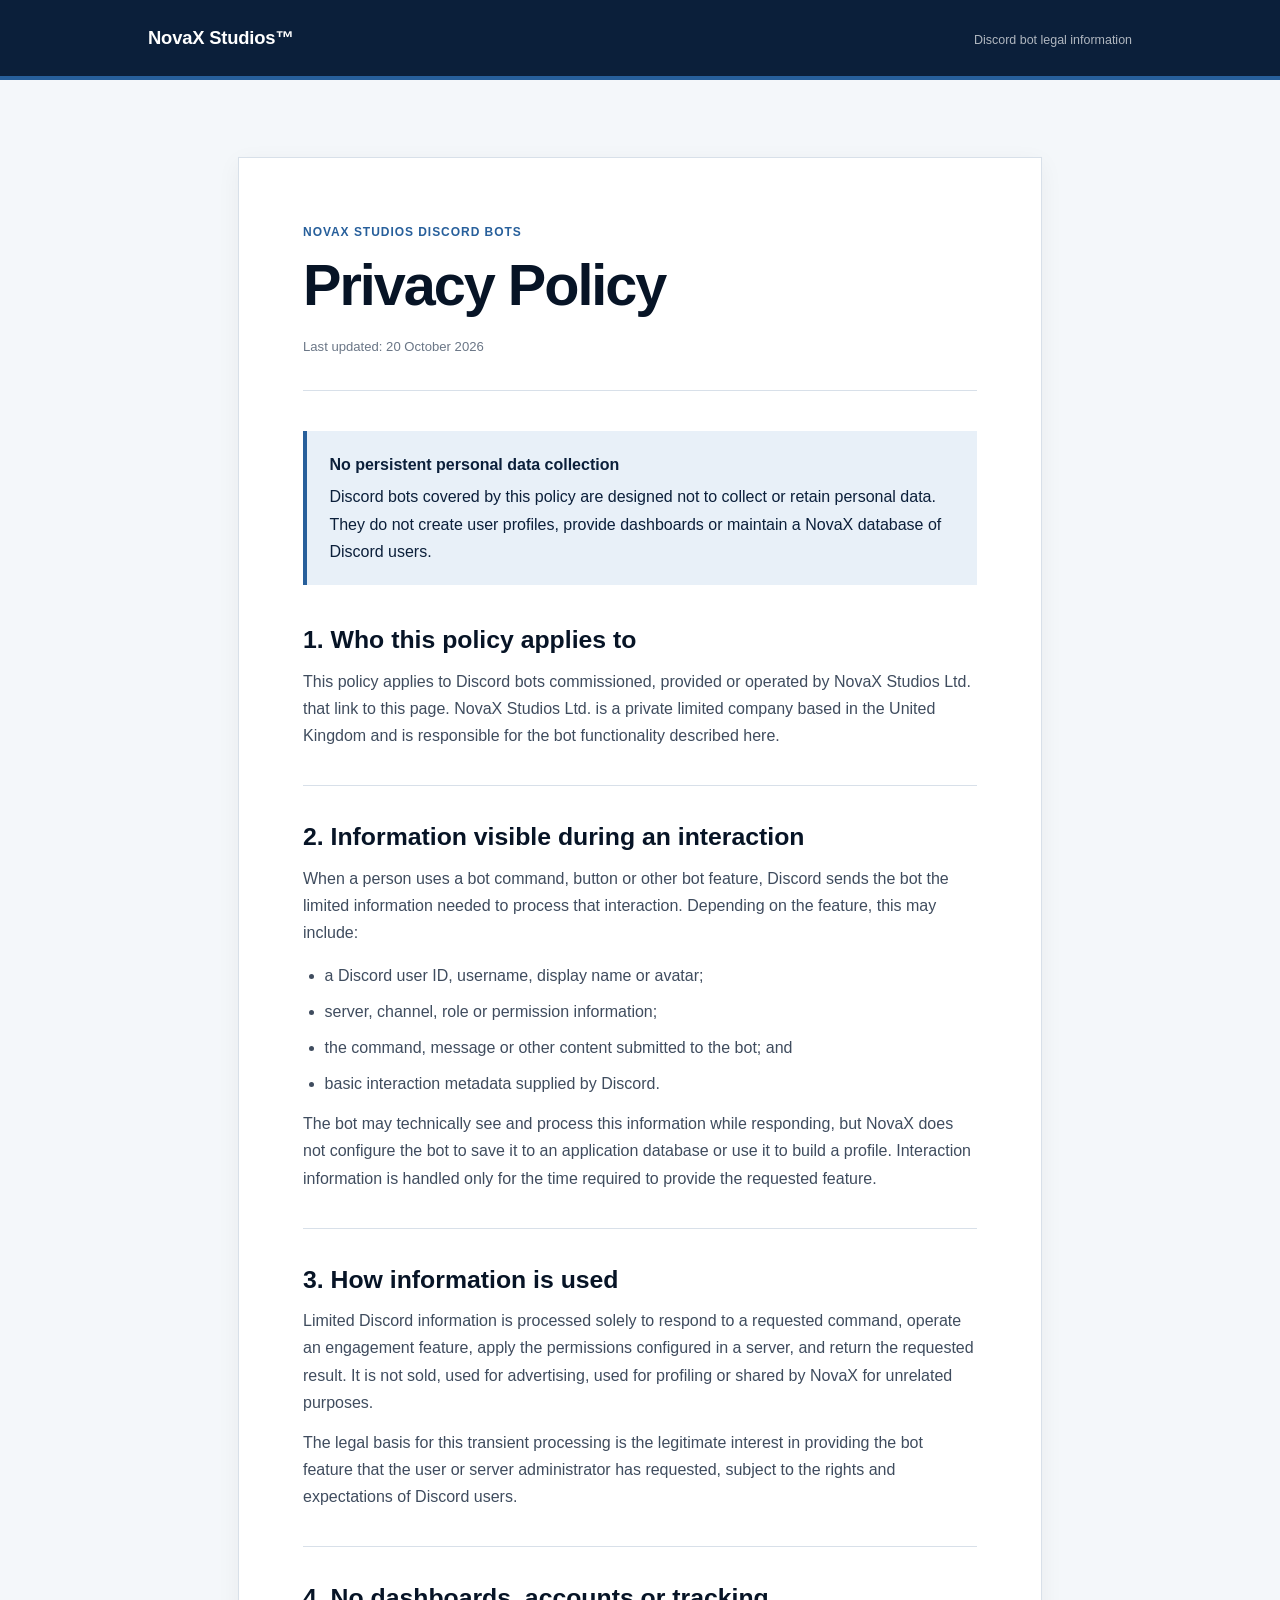
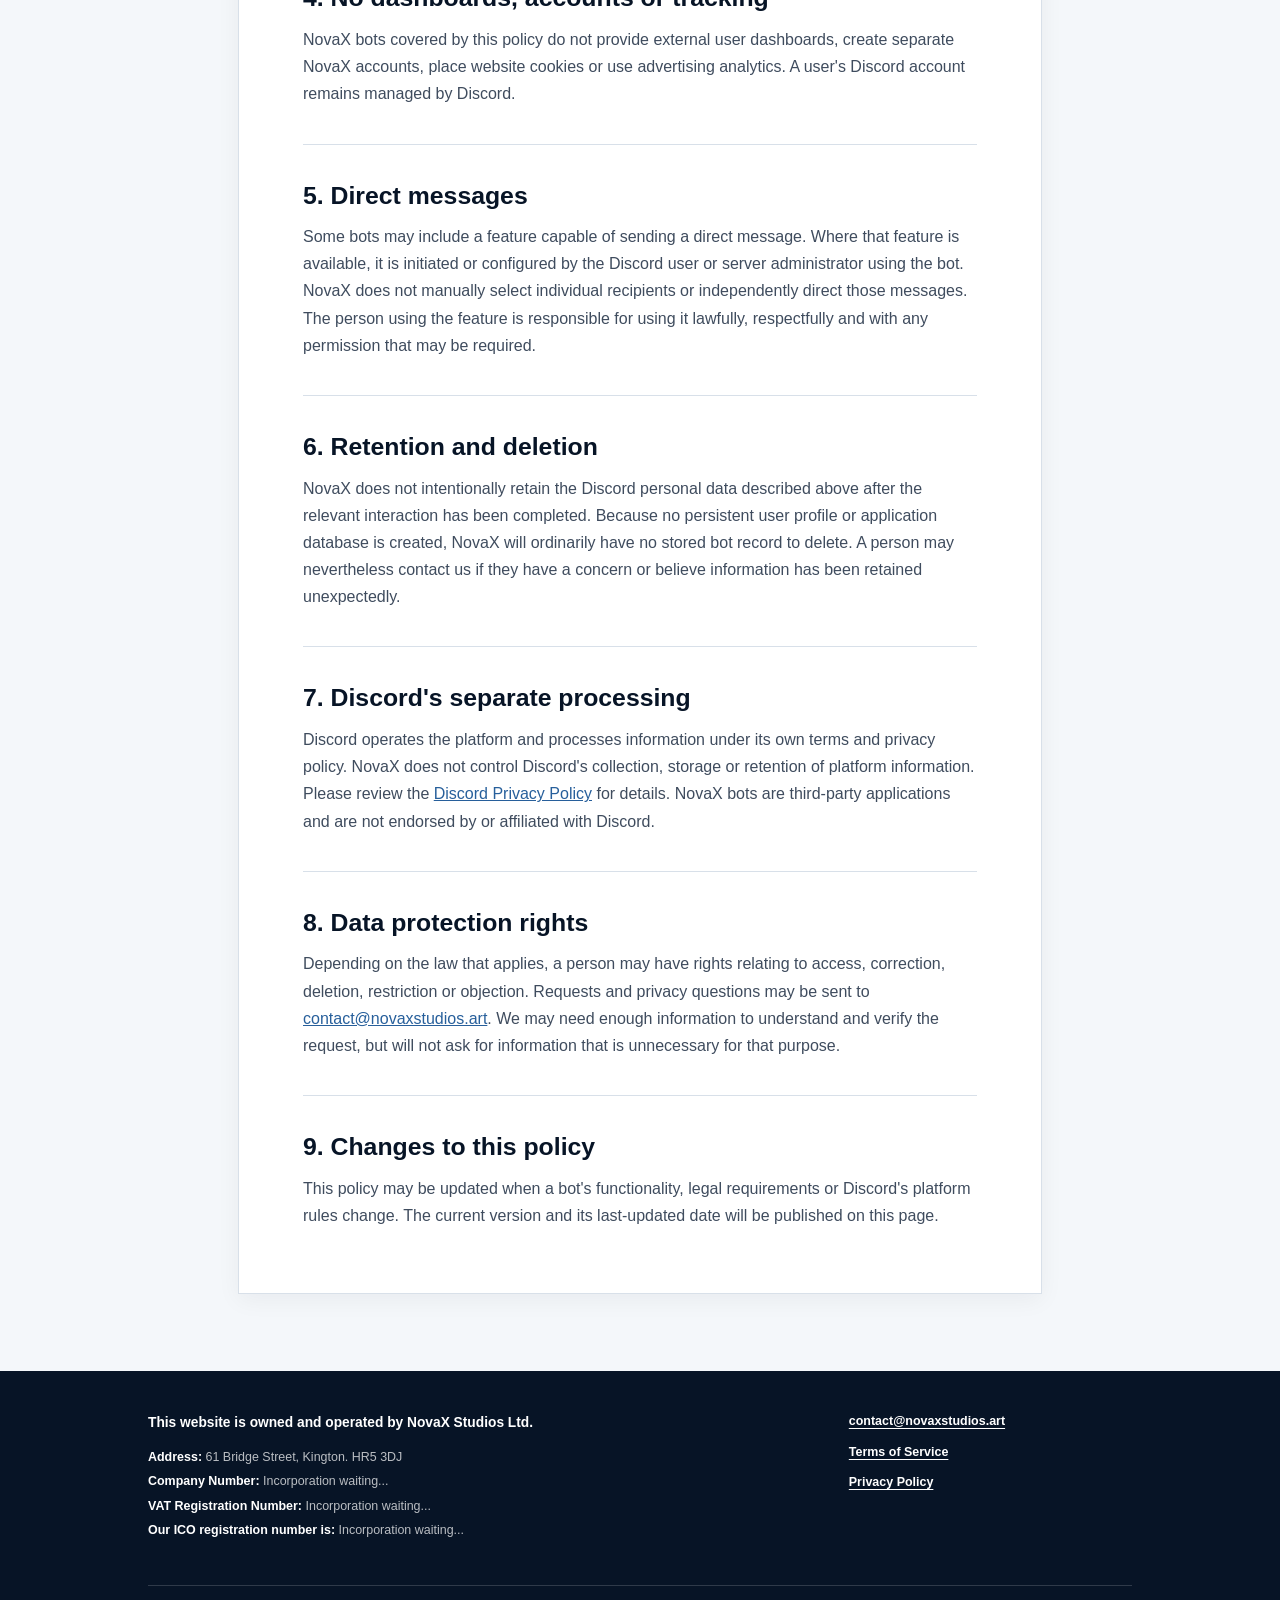
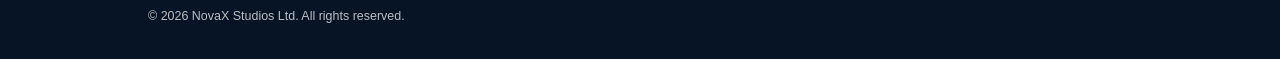
==== privacy/index.html @ 8509ecfd "Add Discord bot terms and privacy site" ====
<!doctype html>
<html lang="en-GB">
  <head>
    <meta charset="utf-8">
    <meta name="viewport" content="width=device-width, initial-scale=1">
    <meta name="description" content="Privacy Policy for Discord bots commissioned and operated by NovaX Studios Ltd.">
    <meta name="theme-color" content="#0b1f3a">
    <link rel="canonical" href="https://bots.novaxstudios.art/privacy/">
    <title>Bot Privacy Policy | NovaX Studios™</title>
    <link rel="stylesheet" href="/styles.css?v=20261020-1">
  </head>
  <body>
    <a class="skip-link" href="#main-content">Skip to content</a>

    <header class="site-header">
      <div class="header-inner">
        <a class="wordmark" href="/">NovaX Studios™</a>
        <p class="header-label">Discord bot legal information</p>
      </div>
    </header>

    <main id="main-content">
      <article class="legal-document">
        <header class="document-header">
          <p class="document-type">NovaX Studios Discord bots</p>
          <h1>Privacy Policy</h1>
          <p class="last-updated">Last updated: 20 October 2026</p>
        </header>

        <div class="summary">
          <strong>No persistent personal data collection</strong>
          <p>
            Discord bots covered by this policy are designed not to collect or retain
            personal data. They do not create user profiles, provide dashboards or maintain
            a NovaX database of Discord users.
          </p>
        </div>

        <section class="legal-section">
          <h2>1. Who this policy applies to</h2>
          <p>
            This policy applies to Discord bots commissioned, provided or operated by NovaX
            Studios Ltd. that link to this page. NovaX Studios Ltd. is a private limited
            company based in the United Kingdom and is responsible for the bot functionality
            described here.
          </p>
        </section>

        <section class="legal-section">
          <h2>2. Information visible during an interaction</h2>
          <p>
            When a person uses a bot command, button or other bot feature, Discord sends the
            bot the limited information needed to process that interaction. Depending on the
            feature, this may include:
          </p>
          <ul>
            <li>a Discord user ID, username, display name or avatar;</li>
            <li>server, channel, role or permission information;</li>
            <li>the command, message or other content submitted to the bot; and</li>
            <li>basic interaction metadata supplied by Discord.</li>
          </ul>
          <p>
            The bot may technically see and process this information while responding, but
            NovaX does not configure the bot to save it to an application database or use it
            to build a profile. Interaction information is handled only for the time required
            to provide the requested feature.
          </p>
        </section>

        <section class="legal-section">
          <h2>3. How information is used</h2>
          <p>
            Limited Discord information is processed solely to respond to a requested command,
            operate an engagement feature, apply the permissions configured in a server, and
            return the requested result. It is not sold, used for advertising, used for
            profiling or shared by NovaX for unrelated purposes.
          </p>
          <p>
            The legal basis for this transient processing is the legitimate interest in
            providing the bot feature that the user or server administrator has requested,
            subject to the rights and expectations of Discord users.
          </p>
        </section>

        <section class="legal-section">
          <h2>4. No dashboards, accounts or tracking</h2>
          <p>
            NovaX bots covered by this policy do not provide external user dashboards, create
            separate NovaX accounts, place website cookies or use advertising analytics. A
            user's Discord account remains managed by Discord.
          </p>
        </section>

        <section class="legal-section">
          <h2>5. Direct messages</h2>
          <p>
            Some bots may include a feature capable of sending a direct message. Where that
            feature is available, it is initiated or configured by the Discord user or server
            administrator using the bot. NovaX does not manually select individual recipients
            or independently direct those messages. The person using the feature is responsible
            for using it lawfully, respectfully and with any permission that may be required.
          </p>
        </section>

        <section class="legal-section">
          <h2>6. Retention and deletion</h2>
          <p>
            NovaX does not intentionally retain the Discord personal data described above
            after the relevant interaction has been completed. Because no persistent user
            profile or application database is created, NovaX will ordinarily have no stored
            bot record to delete. A person may nevertheless contact us if they have a concern
            or believe information has been retained unexpectedly.
          </p>
        </section>

        <section class="legal-section">
          <h2>7. Discord's separate processing</h2>
          <p>
            Discord operates the platform and processes information under its own terms and
            privacy policy. NovaX does not control Discord's collection, storage or retention
            of platform information. Please review the
            <a href="https://discord.com/privacy" target="_blank" rel="noopener noreferrer">Discord Privacy Policy</a>
            for details. NovaX bots are third-party applications and are not endorsed by or
            affiliated with Discord.
          </p>
        </section>

        <section class="legal-section">
          <h2>8. Data protection rights</h2>
          <p>
            Depending on the law that applies, a person may have rights relating to access,
            correction, deletion, restriction or objection. Requests and privacy questions may
            be sent to <a href="mailto:contact@novaxstudios.art">contact@novaxstudios.art</a>.
            We may need enough information to understand and verify the request, but will not
            ask for information that is unnecessary for that purpose.
          </p>
        </section>

        <section class="legal-section">
          <h2>9. Changes to this policy</h2>
          <p>
            This policy may be updated when a bot's functionality, legal requirements or
            Discord's platform rules change. The current version and its last-updated date will
            be published on this page.
          </p>
        </section>
      </article>
    </main>

    <footer class="site-footer">
      <div class="footer-inner">
        <div class="company-details" aria-label="Company information">
          <strong>This website is owned and operated by NovaX Studios Ltd.</strong>
          <p><span>Address:</span> 61 Bridge Street, Kington. HR5 3DJ</p>
          <p><span>Company Number:</span> Incorporation waiting...</p>
          <p><span>VAT Registration Number:</span> Incorporation waiting...</p>
          <p><span>Our ICO registration number is:</span> Incorporation waiting...</p>
        </div>
        <div class="footer-links" aria-label="Legal and contact links">
          <a href="mailto:contact@novaxstudios.art">contact@novaxstudios.art</a>
          <a href="/terms/">Terms of Service</a>
          <a href="/privacy/" aria-current="page">Privacy Policy</a>
        </div>
        <p class="copyright">© 2026 NovaX Studios Ltd. All rights reserved.</p>
      </div>
    </footer>
  </body>
</html>
---- styles.css ----
:root {
  --navy-950: #071426;
  --navy-900: #0b1f3a;
  --navy-800: #13345d;
  --blue-600: #275f9b;
  --blue-100: #e8f0f8;
  --slate-700: #3f4c5e;
  --slate-500: #6a7686;
  --line: #d8e0e9;
  --paper: #ffffff;
  --background: #f4f7fa;
  --page-gutter: clamp(1.25rem, 4vw, 3rem);
}

* {
  box-sizing: border-box;
}

html {
  scroll-behavior: smooth;
}

body {
  margin: 0;
  color: var(--navy-950);
  background: var(--background);
  font-family: Arial, Helvetica, sans-serif;
  font-size: 1rem;
  line-height: 1.7;
  -webkit-font-smoothing: antialiased;
}

a {
  color: var(--blue-600);
}

a:hover,
a:focus-visible {
  color: var(--navy-900);
}

.skip-link {
  position: fixed;
  z-index: 10;
  top: 0.75rem;
  left: 0.75rem;
  padding: 0.65rem 0.9rem;
  color: var(--navy-950);
  background: var(--paper);
  font-weight: 700;
  transform: translateY(-200%);
}

.skip-link:focus {
  transform: translateY(0);
}

.site-header {
  color: var(--paper);
  background: var(--navy-900);
  border-bottom: 4px solid var(--blue-600);
}

.header-inner {
  display: flex;
  align-items: baseline;
  justify-content: space-between;
  gap: 1.5rem;
  width: min(100%, 1080px);
  margin: 0 auto;
  padding: 1.4rem var(--page-gutter);
}

.wordmark {
  color: var(--paper);
  font-size: 1.15rem;
  font-weight: 700;
  letter-spacing: -0.01em;
  text-decoration: none;
}

.header-label {
  margin: 0;
  color: rgba(255, 255, 255, 0.68);
  font-size: 0.78rem;
}

main {
  width: min(100%, 900px);
  margin: 0 auto;
  padding: clamp(2.5rem, 6vw, 5rem) var(--page-gutter);
}

.legal-document {
  padding: clamp(1.5rem, 5vw, 4rem);
  background: var(--paper);
  border: 1px solid var(--line);
  box-shadow: 0 0.4rem 1.4rem rgba(7, 20, 38, 0.05);
}

.document-header {
  margin-bottom: 2.5rem;
  padding-bottom: 2rem;
  border-bottom: 1px solid var(--line);
}

.document-type {
  margin: 0 0 0.55rem;
  color: var(--blue-600);
  font-size: 0.75rem;
  font-weight: 700;
  letter-spacing: 0.08em;
  text-transform: uppercase;
}

h1,
h2 {
  line-height: 1.2;
}

h1 {
  margin: 0;
  font-size: clamp(2.2rem, 6vw, 3.6rem);
  letter-spacing: -0.035em;
}

h2 {
  margin: 0 0 0.8rem;
  font-size: clamp(1.25rem, 3vw, 1.55rem);
}

.last-updated {
  margin: 1rem 0 0;
  color: var(--slate-500);
  font-size: 0.82rem;
}

.summary {
  margin: 0 0 2.5rem;
  padding: 1.25rem 1.4rem;
  color: var(--navy-900);
  background: var(--blue-100);
  border-left: 4px solid var(--blue-600);
}

.summary strong {
  display: block;
  margin-bottom: 0.3rem;
}

.summary p {
  margin: 0;
}

.legal-section + .legal-section {
  margin-top: 2.25rem;
  padding-top: 2.25rem;
  border-top: 1px solid var(--line);
}

.legal-section p {
  margin: 0.8rem 0 0;
  color: var(--slate-700);
}

.legal-section ul {
  margin: 1rem 0 0;
  padding-left: 1.35rem;
  color: var(--slate-700);
}

.legal-section li + li {
  margin-top: 0.55rem;
}

.site-footer {
  color: rgba(255, 255, 255, 0.72);
  background: var(--navy-950);
}

.footer-inner {
  display: grid;
  grid-template-columns: minmax(250px, 1.4fr) minmax(180px, 0.6fr);
  gap: 2.5rem;
  width: min(100%, 1080px);
  margin: 0 auto;
  padding: 2.5rem var(--page-gutter) 2rem;
  font-size: 0.78rem;
}

.company-details strong {
  display: block;
  margin-bottom: 0.8rem;
  color: var(--paper);
  font-size: 0.86rem;
}

.company-details p {
  margin: 0.2rem 0;
}

.company-details span {
  color: var(--paper);
  font-weight: 700;
}

.footer-links {
  display: grid;
  align-content: start;
  gap: 0.6rem;
}

.footer-links a {
  width: fit-content;
  color: var(--paper);
  font-weight: 700;
  text-underline-offset: 0.22em;
}

.footer-links a:hover,
.footer-links a:focus-visible {
  color: #bcd2e9;
}

.copyright {
  grid-column: 1 / -1;
  margin: 0;
  padding-top: 1.25rem;
  border-top: 1px solid rgba(255, 255, 255, 0.16);
}

@media (max-width: 680px) {
  .header-inner {
    align-items: flex-start;
    flex-direction: column;
    gap: 0.2rem;
  }

  .footer-inner {
    grid-template-columns: 1fr;
    gap: 1.75rem;
  }

  .copyright {
    grid-column: 1;
  }
}
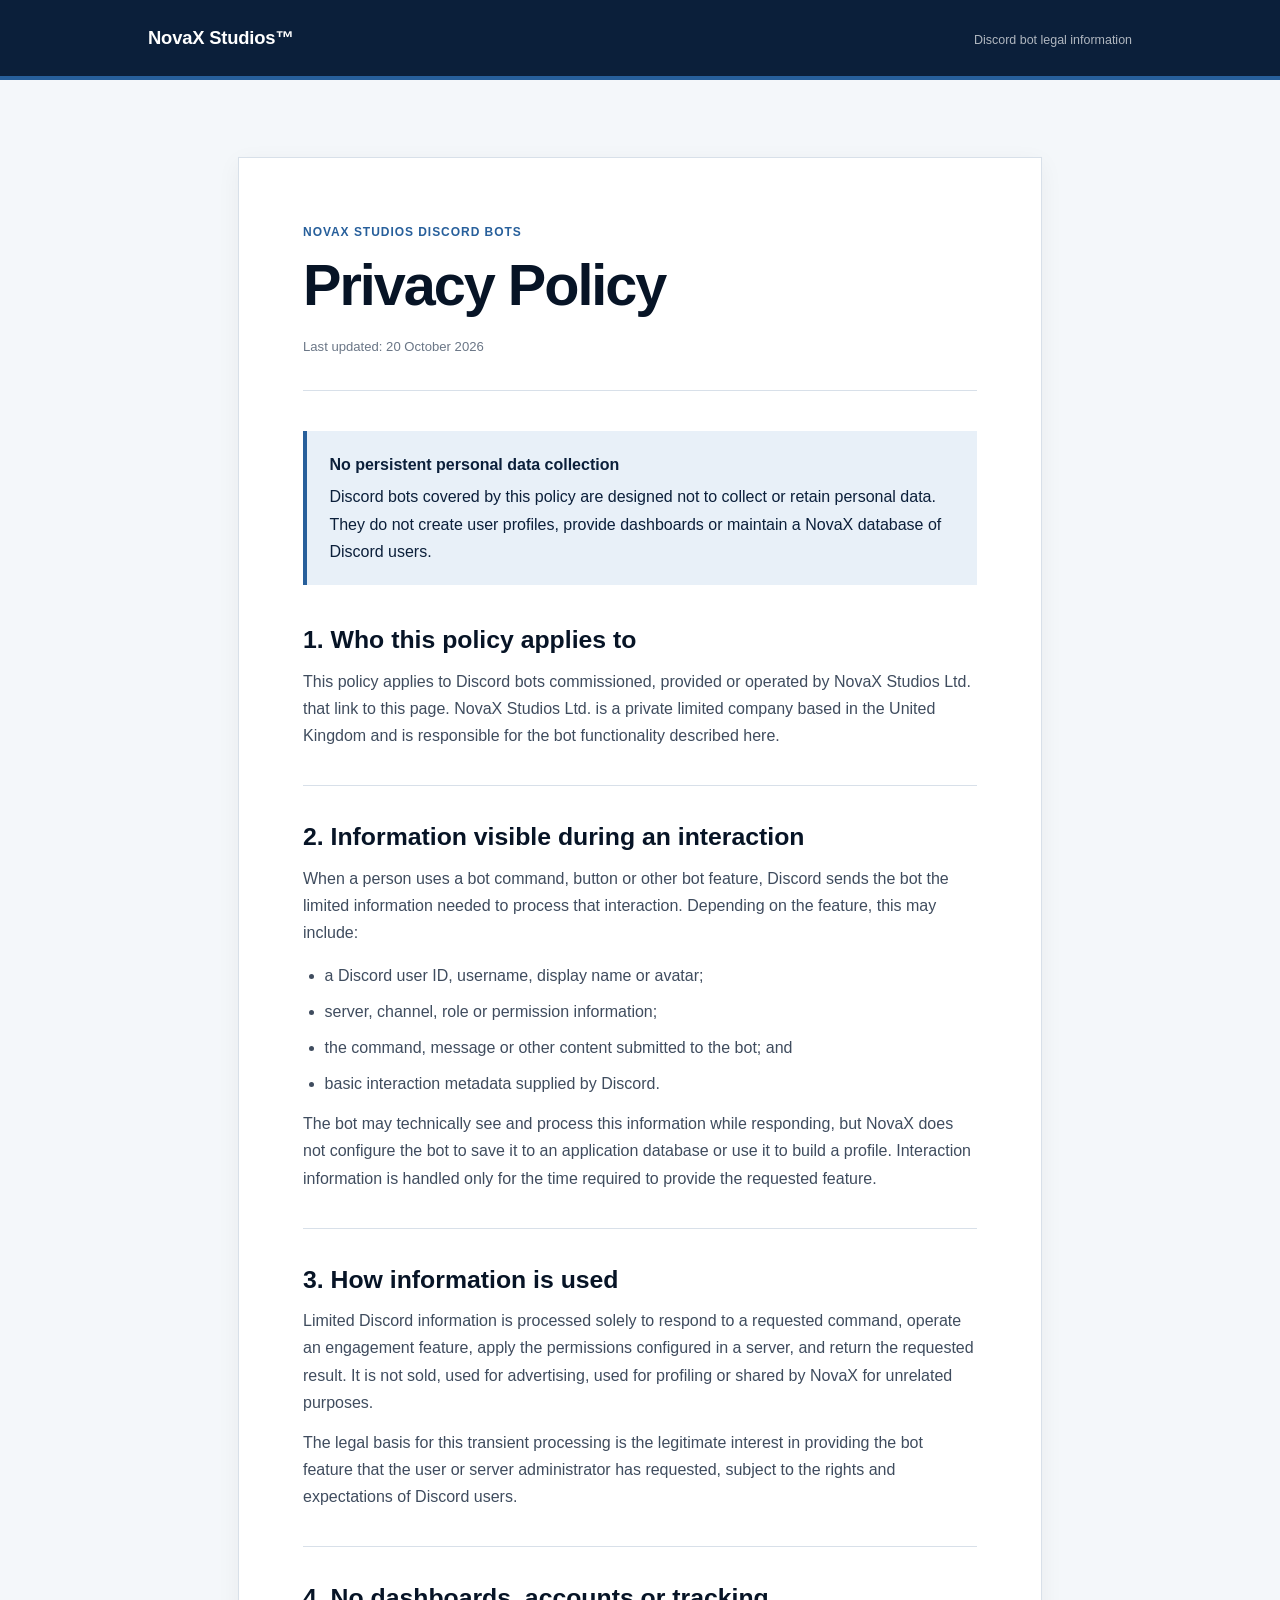
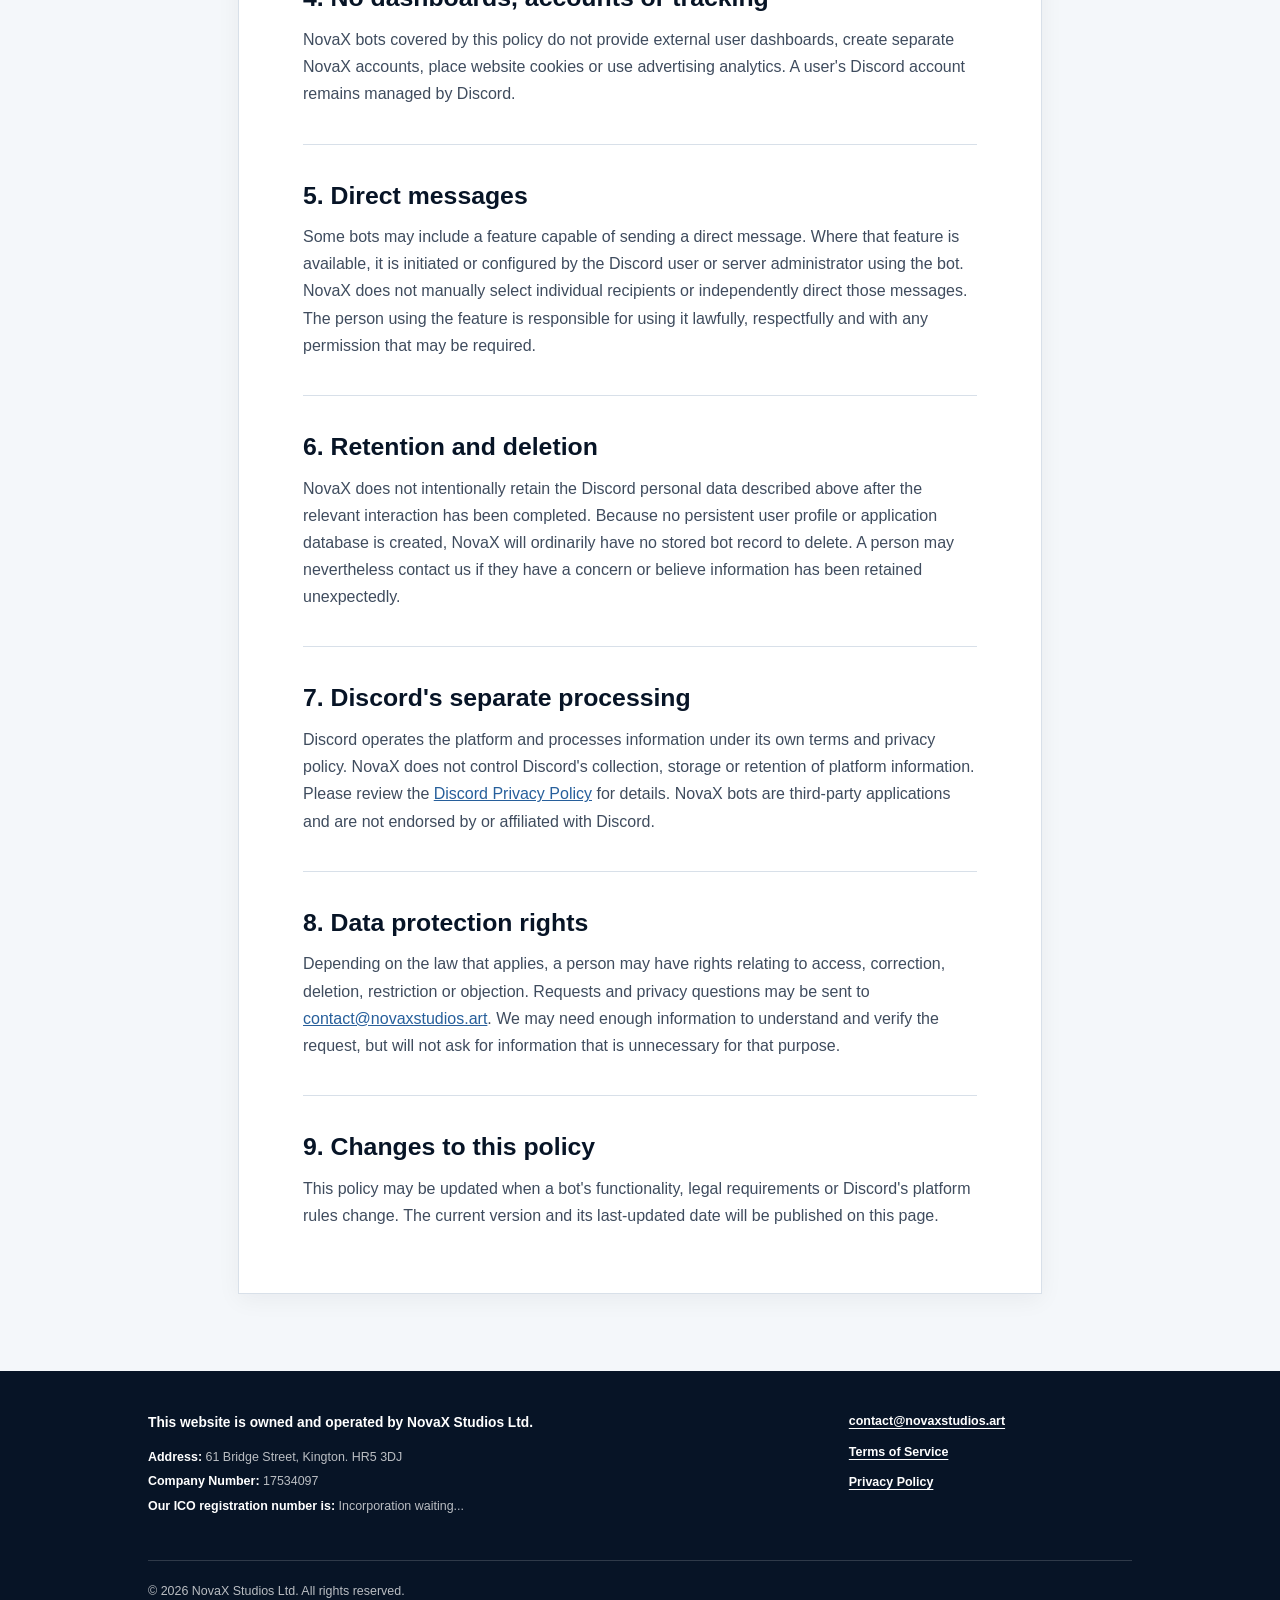
==== commit 0c277b27: "Add registered company number and remove VAT placeholder" ====
--- a/privacy/index.html
+++ b/privacy/index.html
@@ -152,8 +152,7 @@
         <div class="company-details" aria-label="Company information">
           <strong>This website is owned and operated by NovaX Studios Ltd.</strong>
           <p><span>Address:</span> 61 Bridge Street, Kington. HR5 3DJ</p>
-          <p><span>Company Number:</span> Incorporation waiting...</p>
-          <p><span>VAT Registration Number:</span> Incorporation waiting...</p>
+          <p><span>Company Number:</span> 17534097</p>
           <p><span>Our ICO registration number is:</span> Incorporation waiting...</p>
         </div>
         <div class="footer-links" aria-label="Legal and contact links">
--- a/styles.css
+++ b/styles.css
@@ -91,6 +91,82 @@
   padding: clamp(2.5rem, 6vw, 5rem) var(--page-gutter);
 }
 
+.home-main {
+  display: grid;
+  align-items: center;
+  width: min(100%, 1080px);
+  min-height: 34rem;
+}
+
+.home-panel {
+  width: 100%;
+}
+
+.home-panel h1 {
+  max-width: 760px;
+}
+
+.home-intro {
+  max-width: 700px;
+  margin: 1.2rem 0 0;
+  color: var(--slate-700);
+  font-size: 1.08rem;
+}
+
+.document-grid {
+  display: grid;
+  grid-template-columns: repeat(2, minmax(0, 1fr));
+  gap: 1.25rem;
+  margin-top: 2.5rem;
+}
+
+.document-card {
+  display: flex;
+  min-height: 16rem;
+  padding: 1.75rem;
+  flex-direction: column;
+  color: var(--navy-950);
+  background: var(--paper);
+  border: 1px solid var(--line);
+  text-decoration: none;
+  transition: border-color 160ms ease, box-shadow 160ms ease, transform 160ms ease;
+}
+
+.document-card:hover,
+.document-card:focus-visible {
+  color: var(--navy-950);
+  border-color: var(--blue-600);
+  box-shadow: 0 0.6rem 1.5rem rgba(7, 20, 38, 0.08);
+  transform: translateY(-2px);
+}
+
+.card-type {
+  margin-bottom: 0.65rem;
+  color: var(--blue-600);
+  font-size: 0.72rem;
+  font-weight: 700;
+  letter-spacing: 0.08em;
+  text-transform: uppercase;
+}
+
+.document-card h2 {
+  margin-bottom: 0.65rem;
+}
+
+.document-card p {
+  margin: 0;
+  color: var(--slate-700);
+  font-size: 0.93rem;
+}
+
+.card-link {
+  margin-top: auto;
+  padding-top: 1.5rem;
+  color: var(--blue-600);
+  font-size: 0.84rem;
+  font-weight: 700;
+}
+
 .legal-document {
   padding: clamp(1.5rem, 5vw, 4rem);
   background: var(--paper);
@@ -241,6 +317,10 @@
     gap: 1.75rem;
   }
 
+  .document-grid {
+    grid-template-columns: 1fr;
+  }
+
   .copyright {
     grid-column: 1;
   }
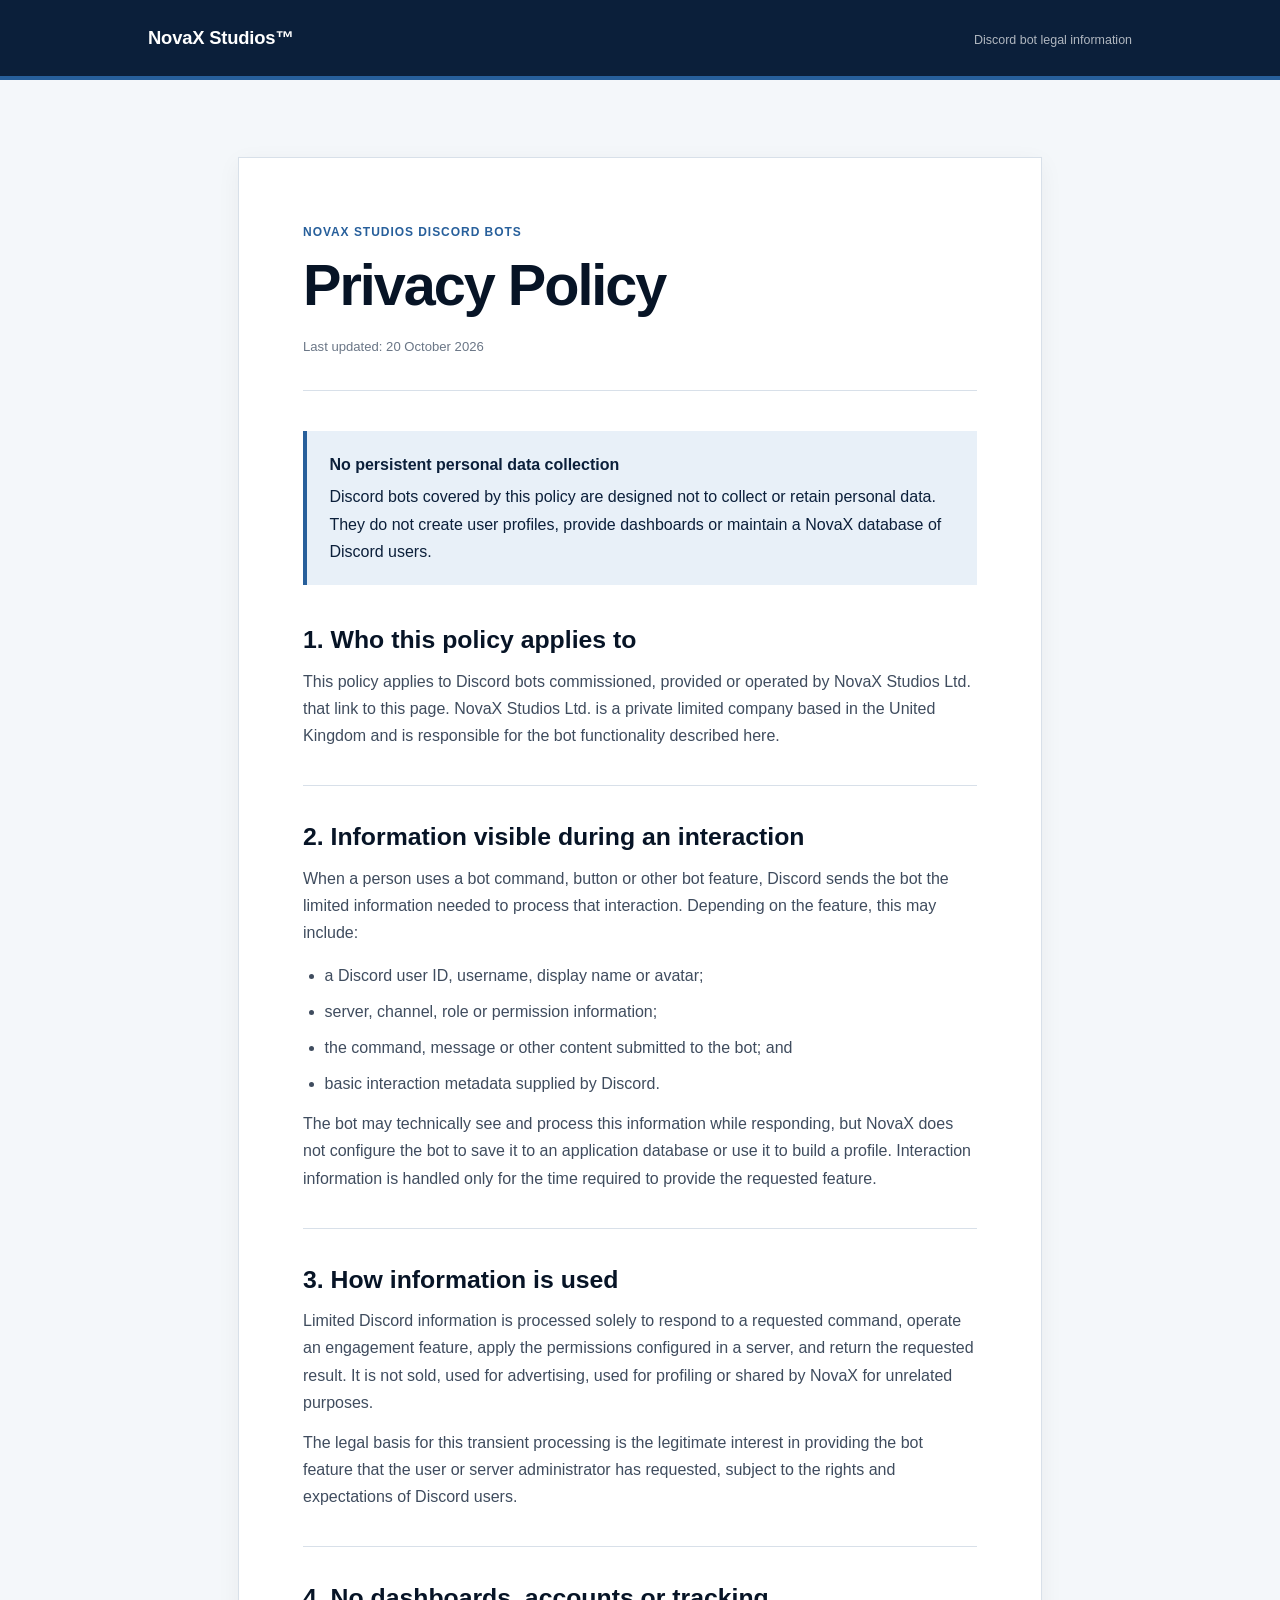
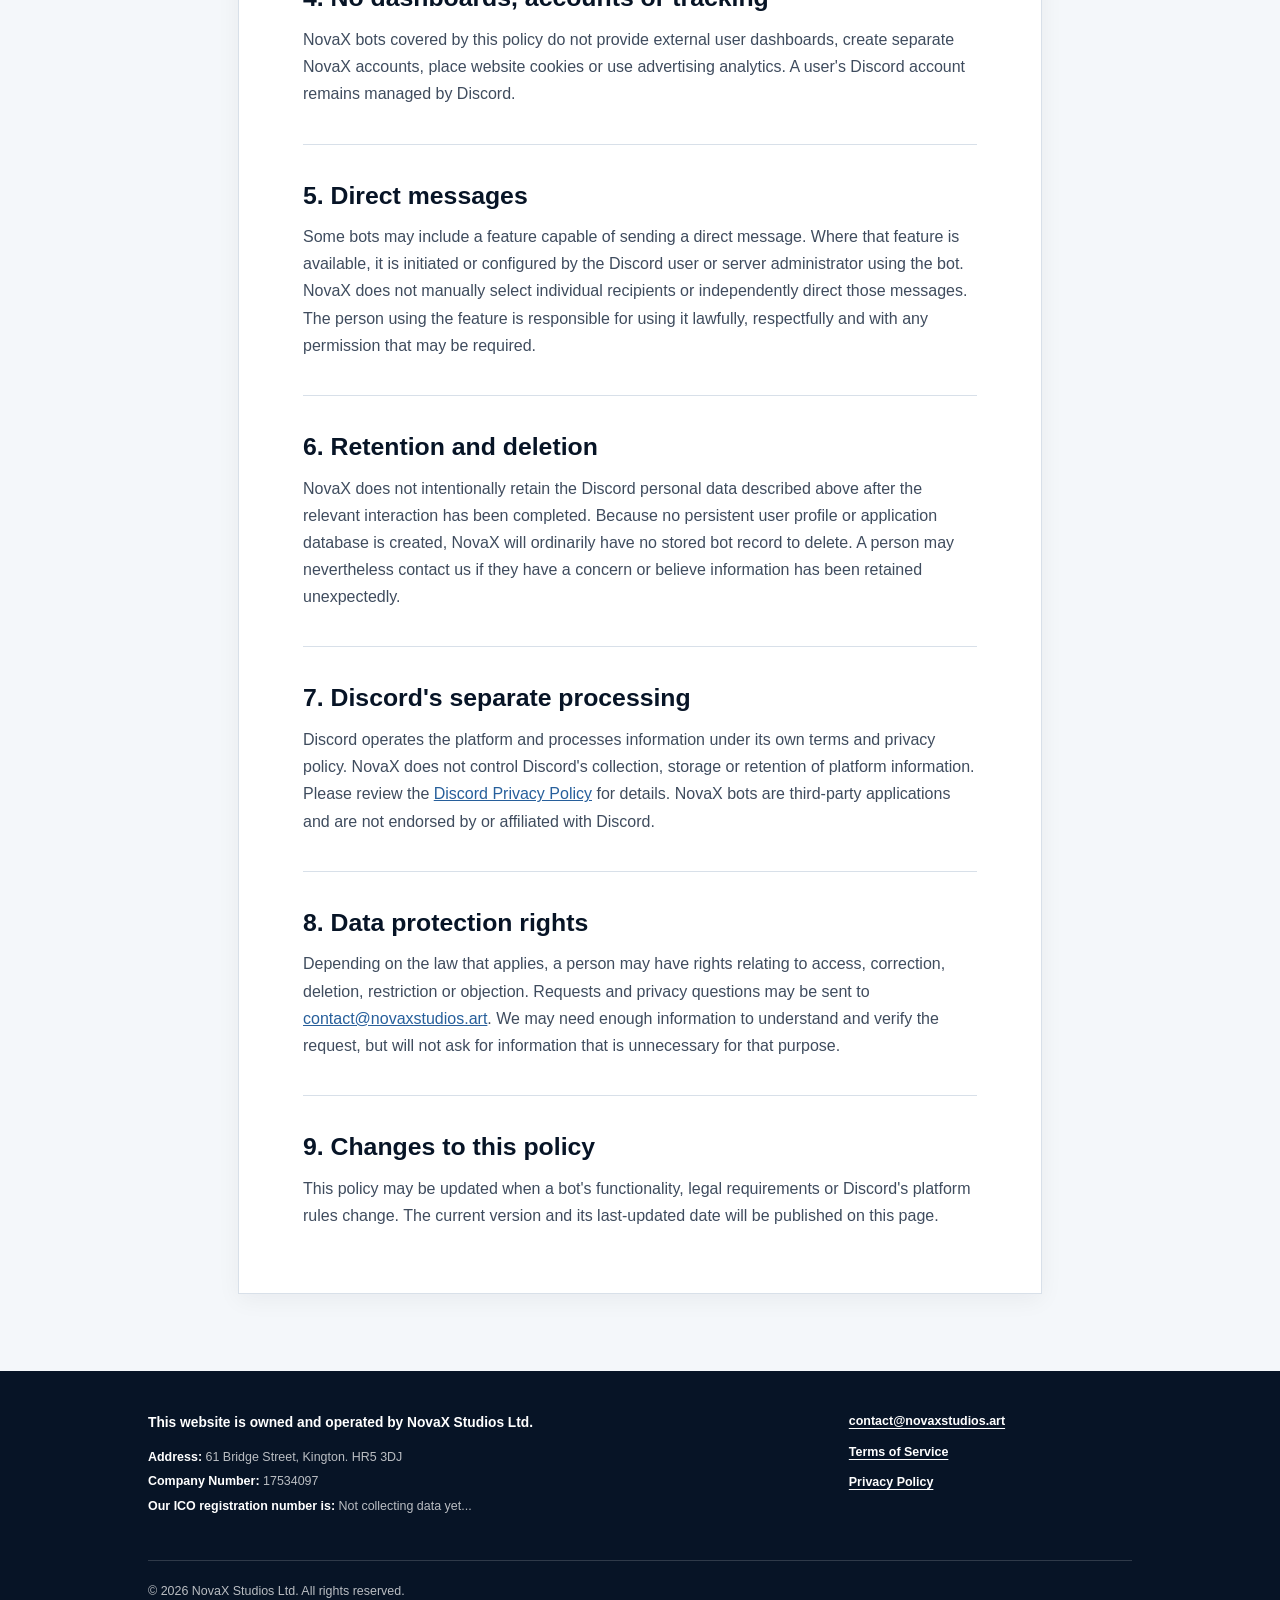
==== commit 41f0a9a1: "Update ICO footer status" ====
--- a/privacy/index.html
+++ b/privacy/index.html
@@ -153,7 +153,7 @@
           <strong>This website is owned and operated by NovaX Studios Ltd.</strong>
           <p><span>Address:</span> 61 Bridge Street, Kington. HR5 3DJ</p>
           <p><span>Company Number:</span> 17534097</p>
-          <p><span>Our ICO registration number is:</span> Incorporation waiting...</p>
+          <p><span>Our ICO registration number is:</span> Not collecting data yet...</p>
         </div>
         <div class="footer-links" aria-label="Legal and contact links">
           <a href="mailto:contact@novaxstudios.art">contact@novaxstudios.art</a>
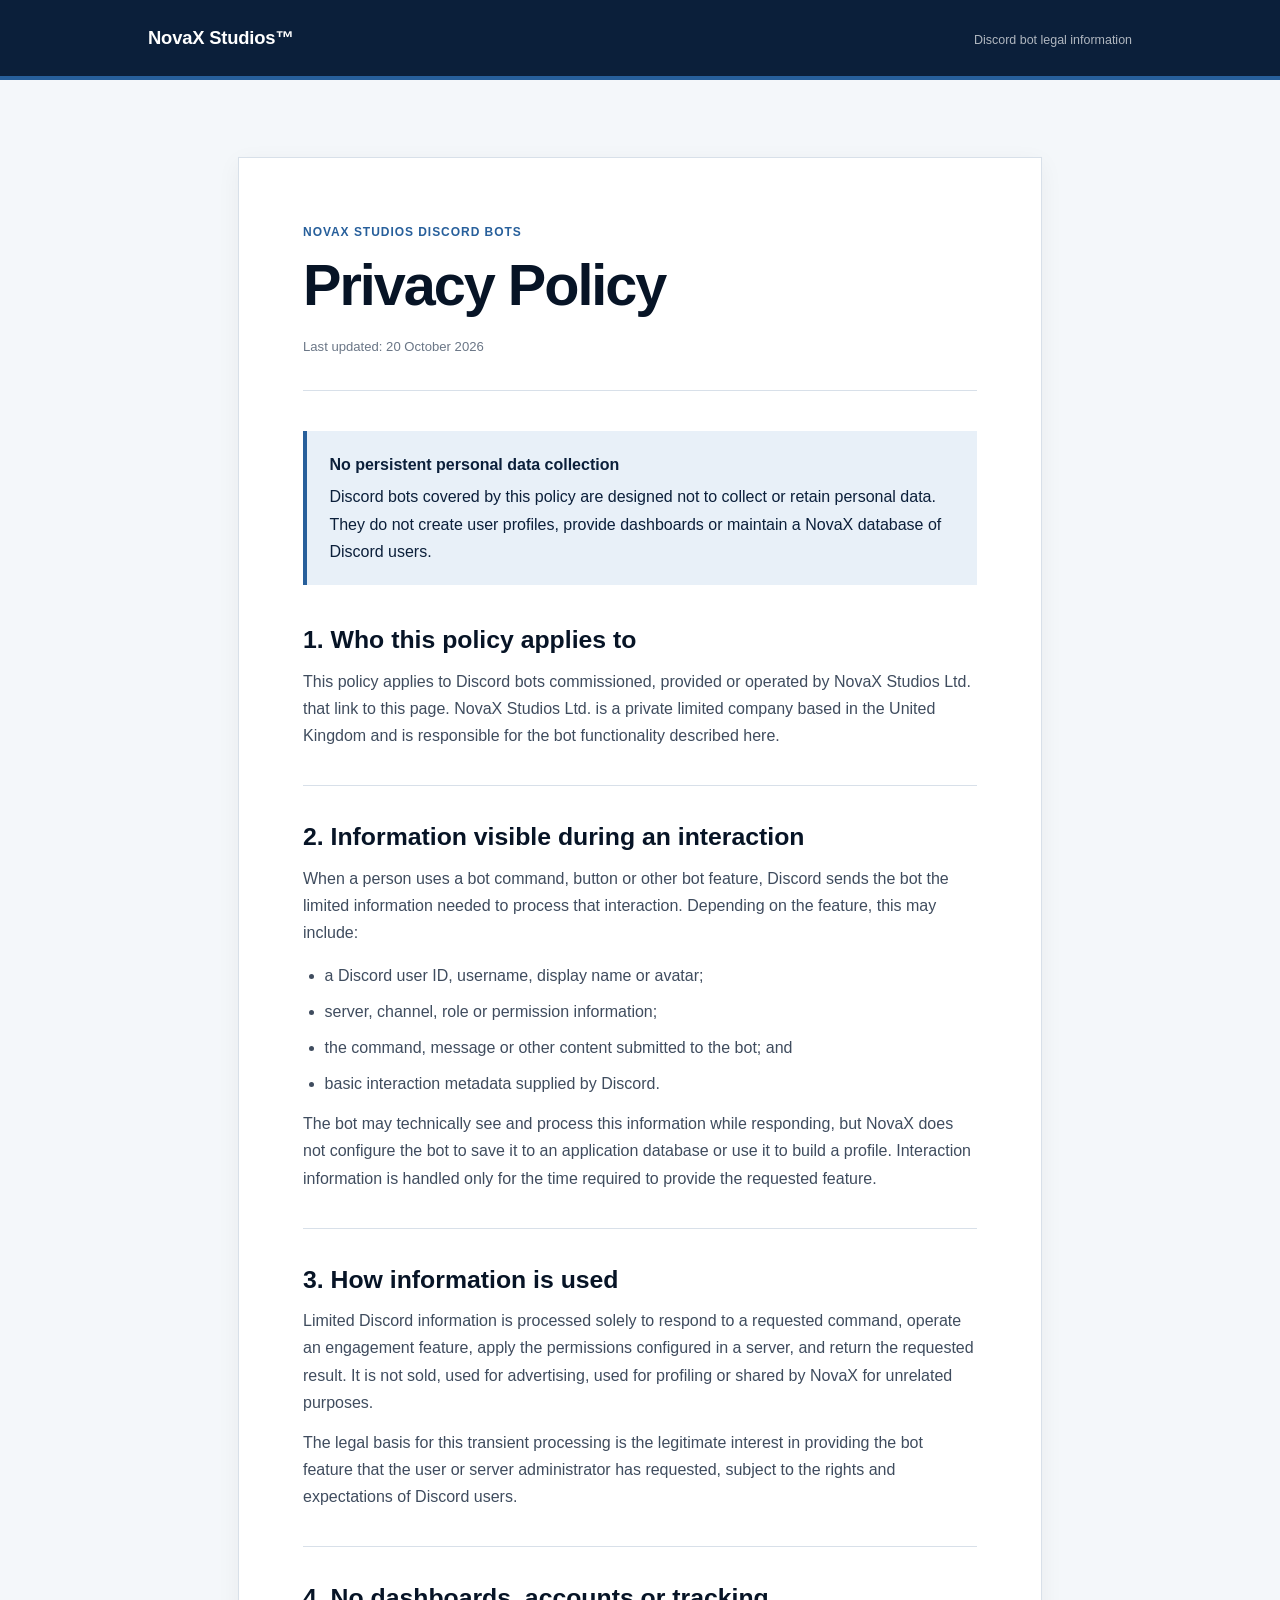
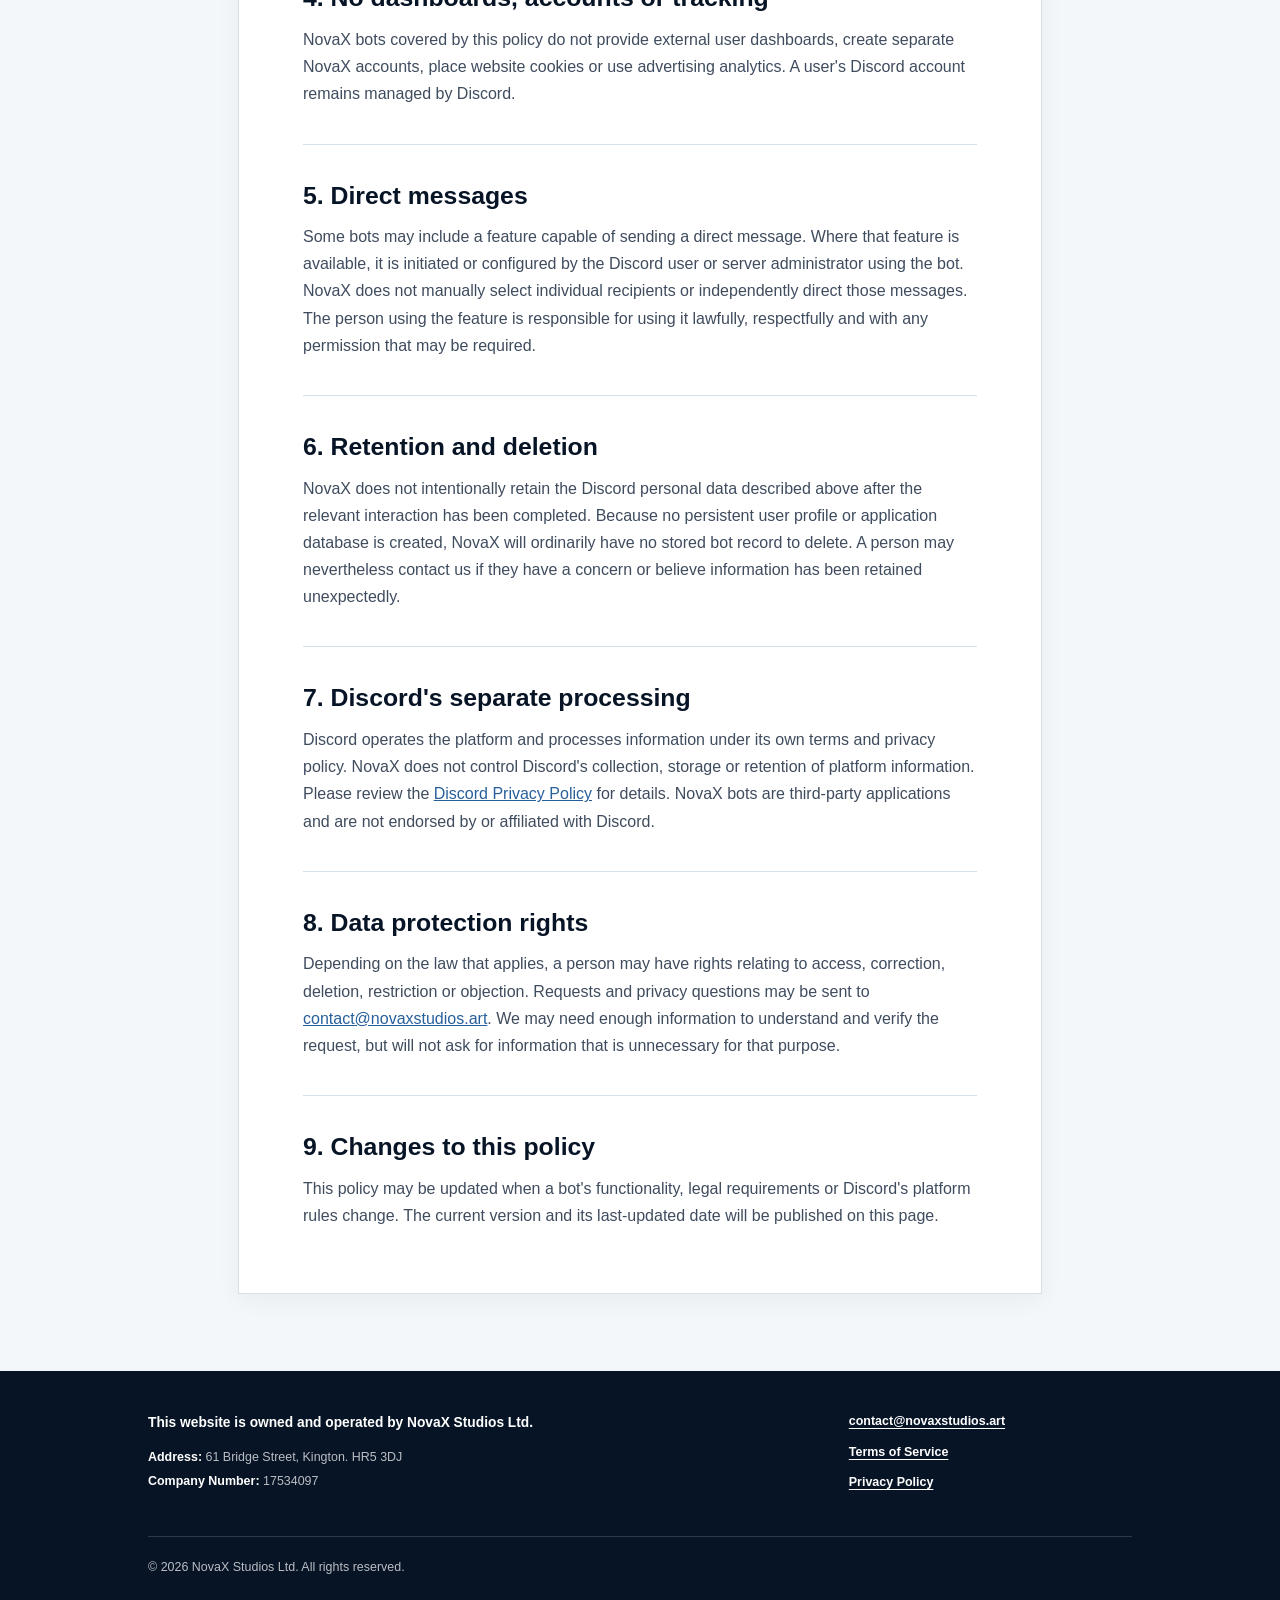
==== commit f509d8fd: "Remove ICO registration placeholder" ====
--- a/privacy/index.html
+++ b/privacy/index.html
@@ -153,7 +153,6 @@
           <strong>This website is owned and operated by NovaX Studios Ltd.</strong>
           <p><span>Address:</span> 61 Bridge Street, Kington. HR5 3DJ</p>
           <p><span>Company Number:</span> 17534097</p>
-          <p><span>Our ICO registration number is:</span> Not collecting data yet...</p>
         </div>
         <div class="footer-links" aria-label="Legal and contact links">
           <a href="mailto:contact@novaxstudios.art">contact@novaxstudios.art</a>
